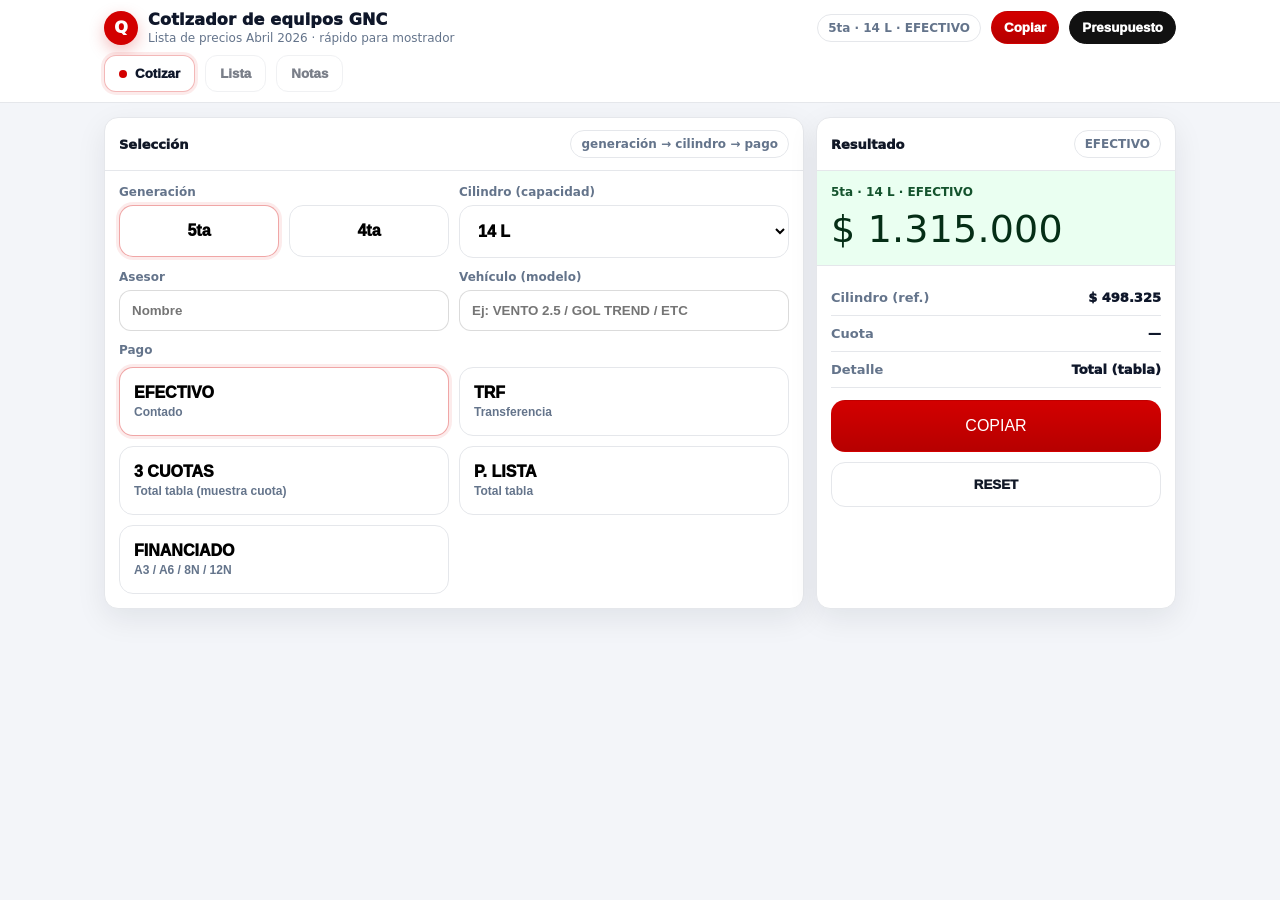
==== cotizador/index.html @ 9f62f707 "cotizador web aasd" ====
<!doctype html>
<html lang="es">
<head>
  <meta charset="utf-8" />
  <meta name="viewport" content="width=device-width,initial-scale=1" />
  <title>Cotizador GNC · Lista Abril 2026</title>
  <link rel="stylesheet" href="./styles.css" />
</head>
<body>

  <div id="fatal" style="display:none;max-width:1100px;margin:12px auto 0 auto;padding:10px 14px;border:1px solid #fecaca;background:#fff1f2;color:#7f1d1d;border-radius:12px;font-weight:900;"></div>

  <div class="topbar">
    <div class="topwrap">
      <div class="brand">
        <div class="logo">Q</div>
        <div>
          <h1>Cotizador de equipos GNC</h1>
          <div class="sub">Lista de precios Abril 2026 · rápido para mostrador</div>
        </div>
      </div>
      <div class="actionsTop">
        <div class="pill" id="status">—</div>
        <button class="btnTop" id="copyTop" type="button">Copiar</button>
        <button class="btnTop primary" id="openPresupuesto" type="button">Presupuesto</button>
      </div>
    </div>

    <div class="tabs">
      <button class="tab active" type="button"><span class="dot"></span>Cotizar</button>
      <button class="tab" type="button" disabled style="opacity:.55;cursor:not-allowed">Lista</button>
      <button class="tab" type="button" disabled style="opacity:.55;cursor:not-allowed">Notas</button>
    </div>
  </div>

  <div class="wrap">
    <div class="card">
      <div class="cardHead">
        <div class="t">Selección</div>
        <div class="pill">generación → cilindro → pago</div>
      </div>
      <div class="cardBody">
        <div class="grid2">
          <div>
            <label>Generación</label>
            <div class="seg">
              <button id="gen5" class="active" type="button">5ta</button>
              <button id="gen4" type="button">4ta</button>
            </div>
          </div>
          <div>
            <label>Cilindro (capacidad)</label>
            <select id="cilSelect"></select>
          </div>
        </div>

        <div class="grid2" style="margin-top:12px">
          <div>
            <label>Asesor</label>
            <input id="asesorInput" class="textInput" type="text" placeholder="Nombre" />
          </div>
          <div>
            <label>Vehículo (modelo)</label>
            <input id="modeloInput" class="textInput" type="text" placeholder="Ej: VENTO 2.5 / GOL TREND / ETC" />
          </div>
        </div>


        <div style="margin-top:12px">
          <label>Pago</label>
          <div class="payMain" id="payMain"></div>

          <div class="subPay" id="subPay">
            <label style="margin:0">Financiación</label>
            <div class="subGrid" id="paySub"></div>
          </div>
        </div>
      </div>
    </div>

    <div class="card resultCard">
      <div class="cardHead">
        <div class="t">Resultado</div>
        <div class="pill" id="payLabel">—</div>
      </div>

      <div class="resultTop">
        <div class="resultLine" id="line1">—</div>
        <div class="resultTotal" id="totalBig">—</div>
      </div>

      <div class="resultMeta">
        <div class="metaRow">
          <div class="k">Cilindro (ref.)</div>
          <div class="v" id="cilRef">—</div>
        </div>
        <div class="metaRow">
          <div class="k">Cuota</div>
          <div class="v" id="cuotaRef">—</div>
        </div>
        <div class="metaRow">
          <div class="k">Detalle</div>
          <div class="v" id="detail">—</div>
        </div>

        <button class="copyBtn" id="copyBtn" type="button">COPIAR</button>
        <button class="resetBtn" id="resetBtn" type="button">RESET</button>
      </div>
    </div>
  </div>

  <div class="toast" id="toast">Copiado</div>

  <script src="./data.js"></script>
  <script src="./app.js"></script>
</body>
</html>
---- cotizador/styles.css ----
:root{
  --bg:#f3f5f9;
  --card:#ffffff;
  --line:#e5e7eb;
  --text:#0f172a;
  --muted:#64748b;

  --red:#d30000;
  --red2:#b60000;

  --greenbg:#eafff1;

  --shadow:0 10px 30px rgba(15,23,42,.08);
  --radius:14px;
}
*{box-sizing:border-box}
body{
  margin:0;
  font-family:system-ui,-apple-system,Segoe UI,Roboto,Arial;
  background:var(--bg);
  color:var(--text);
}

/* TOP BAR */
.topbar{
  background:#fff;
  border-bottom:1px solid var(--line);
  position:sticky;
  top:0;
  z-index:10;
}
.topwrap{
  max-width:1100px;
  margin:0 auto;
  padding:10px 14px;
  display:flex;
  align-items:center;
  justify-content:space-between;
  gap:12px;
  flex-wrap:wrap;
}
.brand{
  display:flex;
  align-items:center;
  gap:10px;
  min-width:280px;
}
.logo{
  width:34px;height:34px;border-radius:999px;
  background:var(--red);
  display:grid;place-items:center;
  color:#fff;
  font-weight:1000;
  font-size:16px;
  box-shadow:0 6px 16px rgba(211,0,0,.25);
  flex:0 0 auto;
}
.brand h1{
  margin:0;
  font-size:16px;
  font-weight:950;
  letter-spacing:.2px;
}
.brand .sub{
  margin-top:2px;
  font-size:12px;
  color:var(--muted);
  line-height:1.2;
}
.actionsTop{
  display:flex;
  align-items:center;
  gap:10px;
  flex-wrap:wrap;
  justify-content:flex-end;
}
.pill{
  padding:6px 10px;
  border-radius:999px;
  border:1px solid var(--line);
  background:#fff;
  font-size:12px;
  color:var(--muted);
  font-weight:800;
  white-space:nowrap;
}
.btnTop{
  border:1px solid rgba(211,0,0,.25);
  background:linear-gradient(180deg, var(--red), var(--red2));
  color:#fff;
  padding:8px 12px;
  border-radius:999px;
  font-weight:950;
  cursor:pointer;
}

/* TAB BAR */
.tabs{
  max-width:1100px;
  margin:0 auto;
  padding:0 14px 10px 14px;
  display:flex;
  gap:10px;
  flex-wrap:wrap;
}
.tab{
  border:1px solid var(--line);
  background:#fff;
  color:var(--text);
  padding:10px 14px;
  border-radius:12px;
  font-weight:950;
  cursor:pointer;
  display:flex;
  align-items:center;
  gap:8px;
}
.tab.active{
  border-color:rgba(211,0,0,.28);
  box-shadow:0 0 0 3px rgba(211,0,0,.08);
}
.dot{
  width:8px;height:8px;border-radius:999px;background:var(--red);
}

/* CONTENT */
.wrap{
  max-width:1100px;
  margin:14px auto 24px auto;
  padding:0 14px;
  display:grid;
  grid-template-columns: 1fr 360px;
  gap:12px;
}
@media (max-width:980px){
  .wrap{grid-template-columns:1fr}
}

.card{
  background:var(--card);
  border:1px solid var(--line);
  border-radius:var(--radius);
  box-shadow:var(--shadow);
  overflow:hidden;
}
.cardHead{
  padding:12px 14px;
  border-bottom:1px solid var(--line);
  display:flex;
  align-items:center;
  justify-content:space-between;
  gap:10px;
  flex-wrap:wrap;
}
.cardHead .t{
  font-weight:1000;
  font-size:13px;
  color:#111827;
}
.cardBody{padding:14px}

/* BIG CONTROLS */
.grid2{
  display:grid;
  grid-template-columns: 1fr 1fr;
  gap:10px;
}
@media (max-width:720px){
  .grid2{grid-template-columns:1fr}
}

.seg{
  display:flex;
  gap:10px;
}
.seg button{
  flex:1;
  padding:16px 14px;
  border-radius:14px;
  border:1px solid var(--line);
  background:#fff;
  font-weight:1000;
  cursor:pointer;
  font-size:16px;
}
.seg button.active{
  border-color:rgba(211,0,0,.35);
  box-shadow:0 0 0 3px rgba(211,0,0,.08);
}

label{
  display:block;
  font-size:12px;
  color:var(--muted);
  font-weight:900;
  margin-bottom:6px;
}
select{
  width:100%;
  padding:16px 14px;
  border-radius:14px;
  border:1px solid var(--line);
  background:#fff;
  font-weight:1000;
  font-size:16px;
  outline:none;
}

/* PAYMENT */
.payMain{
  display:grid;
  grid-template-columns: repeat(2, minmax(0,1fr));
  gap:10px;
  margin-top:10px;
}
@media (max-width:720px){
  .payMain{grid-template-columns:1fr}
}
.payBtn{
  padding:16px 14px;
  border-radius:14px;
  border:1px solid var(--line);
  background:#fff;
  cursor:pointer;
  text-align:left;
}
.payBtn .t{font-weight:1000;font-size:16px}
.payBtn .d{margin-top:3px;font-size:12px;color:var(--muted);font-weight:800}
.payBtn.active{
  border-color:rgba(211,0,0,.35);
  box-shadow:0 0 0 3px rgba(211,0,0,.08);
}

.subPay{
  margin-top:10px;
  padding:12px;
  border-radius:14px;
  border:1px dashed rgba(211,0,0,.25);
  background:#fff;
  display:none;
}
.subPay.show{display:block}
.subGrid{
  display:grid;
  grid-template-columns: repeat(4, minmax(0,1fr));
  gap:10px;
  margin-top:8px;
}
@media (max-width:820px){
  .subGrid{grid-template-columns: repeat(2, minmax(0,1fr))}
}
.mini{
  padding:14px 12px;
  border-radius:14px;
  border:1px solid var(--line);
  background:#fff;
  cursor:pointer;
  text-align:center;
  font-weight:1000;
  font-size:15px;
}
.mini span{
  display:block;
  margin-top:4px;
  font-size:12px;
  color:var(--muted);
  font-weight:800;
}
.mini.active{
  border-color:rgba(211,0,0,.35);
  box-shadow:0 0 0 3px rgba(211,0,0,.08);
}

/* RESULT PANEL */
.resultCard .cardBody{padding:0}
.resultTop{
  padding:14px;
  border-bottom:1px solid var(--line);
  background:var(--greenbg);
}
.resultLine{
  font-size:12px;
  color:#14532d;
  font-weight:900;
}
.resultTotal{
  margin-top:8px;
  font-size:38px;
  font-weight:1100;
  letter-spacing:.2px;
  color:#052e16;
}
.resultMeta{
  padding:14px;
}
.metaRow{
  display:flex;
  justify-content:space-between;
  gap:10px;
  padding:10px 0;
  border-bottom:1px solid var(--line);
  font-size:13px;
}
.metaRow:last-child{border-bottom:none}
.metaRow .k{color:var(--muted);font-weight:900}
.metaRow .v{font-weight:1000}

.copyBtn{
  width:100%;
  padding:16px 14px;
  border-radius:14px;
  border:1px solid rgba(211,0,0,.25);
  background:linear-gradient(180deg, var(--red), var(--red2));
  color:#fff;
  font-weight:1100;
  font-size:16px;
  cursor:pointer;
  margin-top:12px;
}
.resetBtn{
  width:100%;
  padding:14px 14px;
  border-radius:14px;
  border:1px solid var(--line);
  background:#fff;
  color:#111827;
  font-weight:1000;
  cursor:pointer;
  margin-top:10px;
}

.toast{
  position:fixed;
  left:50%;
  bottom:18px;
  transform:translateX(-50%);
  background:#111827;
  color:#fff;
  padding:10px 14px;
  border-radius:999px;
  font-weight:950;
  font-size:13px;
  box-shadow:0 10px 30px rgba(0,0,0,.25);
  opacity:0;
  pointer-events:none;
  transition:opacity .18s ease, transform .18s ease;
}
.toast.show{
  opacity:1;
  transform:translateX(-50%) translateY(-4px);
}


.btnTop.primary{background:#111;border-color:#111;}
.btnTop.primary:hover{filter:brightness(1.08);}


/* Inputs extra para presupuesto */
.textInput{width:100%;padding:12px 12px;border:1px solid rgba(0,0,0,.14);border-radius:12px;background:#fff;font-weight:800;outline:none}
.textInput:focus{border-color:rgba(239,68,68,.55);box-shadow:0 0 0 4px rgba(239,68,68,.10)}


/* OVERRIDE PRECIO 12 CUOTAS NEGRO */
.financiacionPrecio{
color:#000 !important;
}

#financiacion12 .financiacionPrecio{
color:#000 !important;
}

.financiacionBox .financiacionPrecio{
color:#000 !important;
}
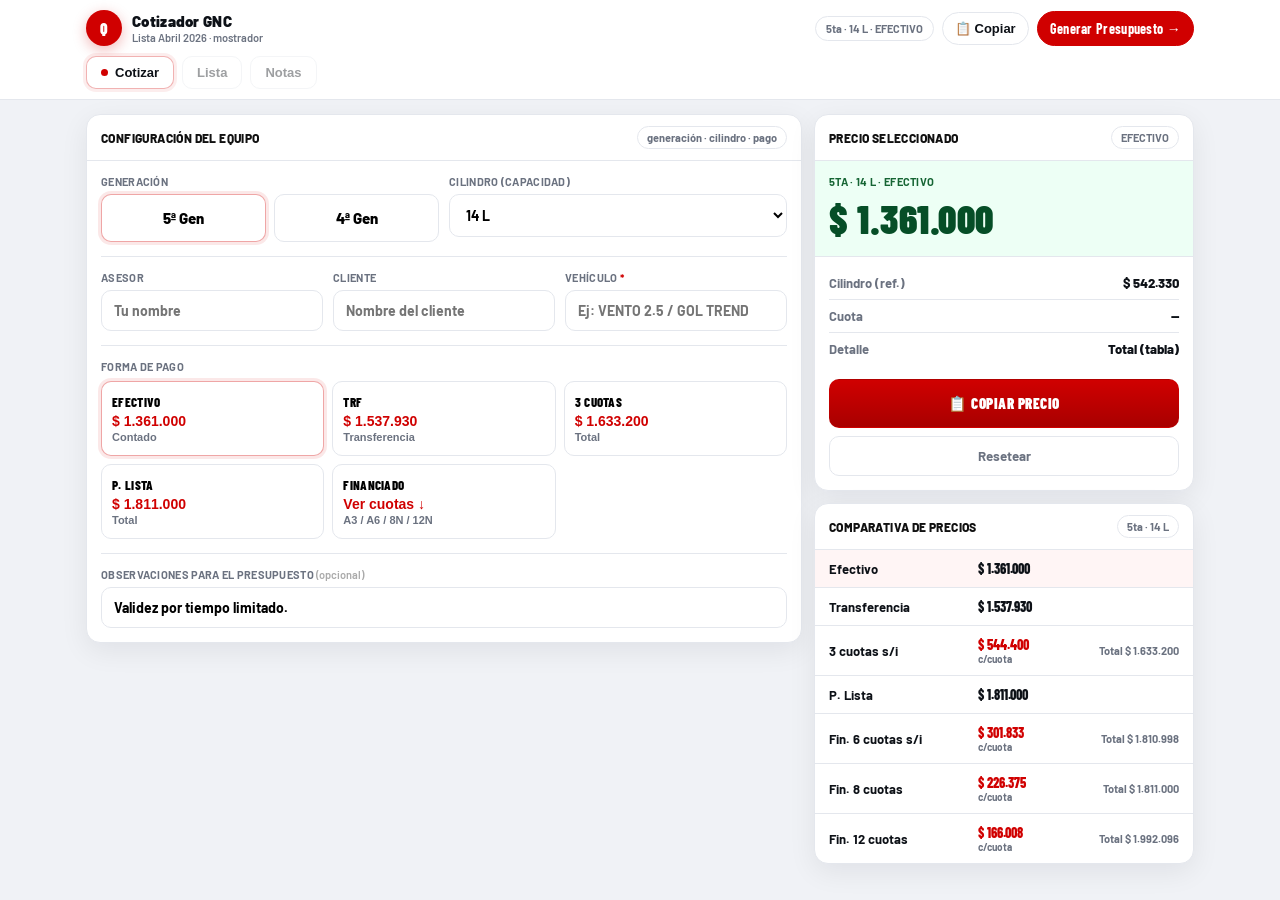
==== commit 4032b012: "probando probando" ====
--- a/cotizador/index.html
+++ b/cotizador/index.html
@@ -3,113 +3,131 @@
 <head>
   <meta charset="utf-8" />
   <meta name="viewport" content="width=device-width,initial-scale=1" />
-  <title>Cotizador GNC · Lista Abril 2026</title>
+  <title>Cotizador GNC · Quirgroup</title>
+  <link rel="preconnect" href="https://fonts.googleapis.com">
+  <link href="https://fonts.googleapis.com/css2?family=Barlow:wght@400;600;700;800;900&family=Barlow+Condensed:wght@700;800;900&display=swap" rel="stylesheet">
   <link rel="stylesheet" href="./styles.css" />
 </head>
 <body>
 
-  <div id="fatal" style="display:none;max-width:1100px;margin:12px auto 0 auto;padding:10px 14px;border:1px solid #fecaca;background:#fff1f2;color:#7f1d1d;border-radius:12px;font-weight:900;"></div>
+  <div id="fatal" style="display:none;max-width:1140px;margin:12px auto 0;padding:10px 14px;border:1px solid #fecaca;background:#fff1f2;color:#7f1d1d;border-radius:12px;font-weight:800;"></div>
 
   <div class="topbar">
     <div class="topwrap">
       <div class="brand">
         <div class="logo">Q</div>
         <div>
-          <h1>Cotizador de equipos GNC</h1>
-          <div class="sub">Lista de precios Abril 2026 · rápido para mostrador</div>
+          <h1>Cotizador GNC</h1>
+          <div class="sub">Lista Abril 2026 · mostrador</div>
         </div>
       </div>
       <div class="actionsTop">
         <div class="pill" id="status">—</div>
-        <button class="btnTop" id="copyTop" type="button">Copiar</button>
-        <button class="btnTop primary" id="openPresupuesto" type="button">Presupuesto</button>
+        <button class="btnTop" id="copyTop" type="button">📋 Copiar</button>
+        <button class="btnTop primary" id="openPresupuesto" type="button">Generar Presupuesto →</button>
       </div>
     </div>
-
     <div class="tabs">
       <button class="tab active" type="button"><span class="dot"></span>Cotizar</button>
-      <button class="tab" type="button" disabled style="opacity:.55;cursor:not-allowed">Lista</button>
-      <button class="tab" type="button" disabled style="opacity:.55;cursor:not-allowed">Notas</button>
+      <button class="tab" type="button" disabled style="opacity:.4;cursor:not-allowed">Lista</button>
+      <button class="tab" type="button" disabled style="opacity:.4;cursor:not-allowed">Notas</button>
     </div>
   </div>
 
   <div class="wrap">
-    <div class="card">
-      <div class="cardHead">
-        <div class="t">Selección</div>
-        <div class="pill">generación → cilindro → pago</div>
-      </div>
-      <div class="cardBody">
-        <div class="grid2">
-          <div>
-            <label>Generación</label>
-            <div class="seg">
-              <button id="gen5" class="active" type="button">5ta</button>
-              <button id="gen4" type="button">4ta</button>
+    <div class="leftCol">
+      <div class="card">
+        <div class="cardHead">
+          <div class="t">Configuración del equipo</div>
+          <div class="pill small">generación · cilindro · pago</div>
+        </div>
+        <div class="cardBody">
+          <div class="grid2">
+            <div>
+              <label>Generación</label>
+              <div class="seg">
+                <button id="gen5" class="active" type="button">5ª Gen</button>
+                <button id="gen4" type="button">4ª Gen</button>
+              </div>
+            </div>
+            <div>
+              <label>Cilindro (capacidad)</label>
+              <select id="cilSelect"></select>
             </div>
           </div>
+          <div class="divider"></div>
+          <div class="grid3">
+            <div>
+              <label>Asesor</label>
+              <input id="asesorInput" class="textInput" type="text" placeholder="Tu nombre" />
+            </div>
+            <div>
+              <label>Cliente</label>
+              <input id="clienteInput" class="textInput" type="text" placeholder="Nombre del cliente" />
+            </div>
+            <div>
+              <label>Vehículo <span class="req">*</span></label>
+              <input id="modeloInput" class="textInput" type="text" placeholder="Ej: VENTO 2.5 / GOL TREND" />
+            </div>
+          </div>
+          <div class="divider"></div>
           <div>
-            <label>Cilindro (capacidad)</label>
-            <select id="cilSelect"></select>
+            <label>Forma de pago</label>
+            <div class="payMain" id="payMain"></div>
+            <div class="subPay" id="subPay">
+              <label style="margin:0 0 8px">Cuotas financiadas</label>
+              <div class="subGrid" id="paySub"></div>
+            </div>
           </div>
-        </div>
-
-        <div class="grid2" style="margin-top:12px">
+          <div class="divider"></div>
           <div>
-            <label>Asesor</label>
-            <input id="asesorInput" class="textInput" type="text" placeholder="Nombre" />
-          </div>
-          <div>
-            <label>Vehículo (modelo)</label>
-            <input id="modeloInput" class="textInput" type="text" placeholder="Ej: VENTO 2.5 / GOL TREND / ETC" />
-          </div>
-        </div>
-
-
-        <div style="margin-top:12px">
-          <label>Pago</label>
-          <div class="payMain" id="payMain"></div>
-
-          <div class="subPay" id="subPay">
-            <label style="margin:0">Financiación</label>
-            <div class="subGrid" id="paySub"></div>
+            <label>Observaciones para el presupuesto <span class="opt">(opcional)</span></label>
+            <input id="obsInput" class="textInput" type="text" placeholder="Ej: Incluye patente / Precio especial acordado" value="Validez por tiempo limitado." />
           </div>
         </div>
       </div>
     </div>
 
-    <div class="card resultCard">
-      <div class="cardHead">
-        <div class="t">Resultado</div>
-        <div class="pill" id="payLabel">—</div>
+    <div class="rightCol">
+      <div class="card resultCard">
+        <div class="cardHead">
+          <div class="t">Precio seleccionado</div>
+          <div class="pill small" id="payLabel">—</div>
+        </div>
+        <div class="resultTop">
+          <div class="resultLine" id="line1">—</div>
+          <div class="resultTotal" id="totalBig">—</div>
+          <div class="resultSub" id="cuotaInfo"></div>
+        </div>
+        <div class="resultMeta">
+          <div class="metaRow"><div class="k">Cilindro (ref.)</div><div class="v" id="cilRef">—</div></div>
+          <div class="metaRow"><div class="k">Cuota</div><div class="v" id="cuotaRef">—</div></div>
+          <div class="metaRow"><div class="k">Detalle</div><div class="v" id="detail">—</div></div>
+        </div>
+        <div class="resultActions">
+          <button class="copyBtn" id="copyBtn" type="button">📋 COPIAR PRECIO</button>
+          <button class="resetBtn" id="resetBtn" type="button">Resetear</button>
+        </div>
       </div>
 
-      <div class="resultTop">
-        <div class="resultLine" id="line1">—</div>
-        <div class="resultTotal" id="totalBig">—</div>
-      </div>
-
-      <div class="resultMeta">
-        <div class="metaRow">
-          <div class="k">Cilindro (ref.)</div>
-          <div class="v" id="cilRef">—</div>
+      <div class="card tableCard">
+        <div class="cardHead">
+          <div class="t">Comparativa de precios</div>
+          <div class="pill small" id="tableLabel">—</div>
         </div>
-        <div class="metaRow">
-          <div class="k">Cuota</div>
-          <div class="v" id="cuotaRef">—</div>
-        </div>
-        <div class="metaRow">
-          <div class="k">Detalle</div>
-          <div class="v" id="detail">—</div>
-        </div>
-
-        <button class="copyBtn" id="copyBtn" type="button">COPIAR</button>
-        <button class="resetBtn" id="resetBtn" type="button">RESET</button>
+        <div class="priceTable" id="priceTable"></div>
       </div>
     </div>
   </div>
 
   <div class="toast" id="toast">Copiado</div>
+  <div class="modal" id="validationModal">
+    <div class="modalBox">
+      <div class="modalTitle">⚠ Completá el vehículo</div>
+      <div class="modalText">El campo <strong>Vehículo</strong> es necesario para generar el presupuesto.</div>
+      <button class="modalBtn" id="modalClose">Entendido</button>
+    </div>
+  </div>
 
   <script src="./data.js"></script>
   <script src="./app.js"></script>
--- a/cotizador/styles.css
+++ b/cotizador/styles.css
@@ -1,375 +1,234 @@
 :root{
-  --bg:#f3f5f9;
+  --bg:#f0f2f6;
   --card:#ffffff;
-  --line:#e5e7eb;
-  --text:#0f172a;
-  --muted:#64748b;
-
-  --red:#d30000;
-  --red2:#b60000;
-
-  --greenbg:#eafff1;
-
-  --shadow:0 10px 30px rgba(15,23,42,.08);
+  --line:#e4e7ed;
+  --text:#0d1117;
+  --muted:#6b7280;
+  --red:#d00000;
+  --red2:#a80000;
+  --green-bg:#edfff5;
+  --green-txt:#064e27;
+  --shadow:0 8px 28px rgba(13,17,23,.07);
   --radius:14px;
 }
+
 *{box-sizing:border-box}
 body{
   margin:0;
-  font-family:system-ui,-apple-system,Segoe UI,Roboto,Arial;
+  font-family:'Barlow',system-ui,Arial,sans-serif;
   background:var(--bg);
   color:var(--text);
-}
-
-/* TOP BAR */
+  font-size:14px;
+}
+
 .topbar{
   background:#fff;
   border-bottom:1px solid var(--line);
-  position:sticky;
-  top:0;
-  z-index:10;
+  position:sticky;top:0;z-index:10;
 }
 .topwrap{
-  max-width:1100px;
-  margin:0 auto;
-  padding:10px 14px;
-  display:flex;
-  align-items:center;
-  justify-content:space-between;
-  gap:12px;
-  flex-wrap:wrap;
-}
-.brand{
-  display:flex;
-  align-items:center;
-  gap:10px;
-  min-width:280px;
-}
+  max-width:1140px;margin:0 auto;
+  padding:10px 16px;
+  display:flex;align-items:center;justify-content:space-between;gap:12px;flex-wrap:wrap;
+}
+.brand{ display:flex;align-items:center;gap:10px; }
 .logo{
-  width:34px;height:34px;border-radius:999px;
+  width:36px;height:36px;border-radius:50%;
   background:var(--red);
   display:grid;place-items:center;
-  color:#fff;
-  font-weight:1000;
-  font-size:16px;
-  box-shadow:0 6px 16px rgba(211,0,0,.25);
+  color:#fff;font-weight:900;font-size:16px;
+  font-family:'Barlow Condensed',sans-serif;
+  box-shadow:0 4px 14px rgba(208,0,0,.28);
   flex:0 0 auto;
 }
-.brand h1{
-  margin:0;
-  font-size:16px;
-  font-weight:950;
-  letter-spacing:.2px;
-}
-.brand .sub{
-  margin-top:2px;
-  font-size:12px;
-  color:var(--muted);
-  line-height:1.2;
-}
-.actionsTop{
-  display:flex;
-  align-items:center;
-  gap:10px;
-  flex-wrap:wrap;
-  justify-content:flex-end;
-}
+.brand h1{ margin:0;font-size:15px;font-weight:900;letter-spacing:.3px; }
+.brand .sub{ margin-top:1px;font-size:11px;color:var(--muted);font-weight:600; }
+.actionsTop{ display:flex;align-items:center;gap:8px;flex-wrap:wrap;justify-content:flex-end; }
 .pill{
-  padding:6px 10px;
-  border-radius:999px;
-  border:1px solid var(--line);
-  background:#fff;
-  font-size:12px;
-  color:var(--muted);
-  font-weight:800;
-  white-space:nowrap;
-}
+  padding:5px 10px;border-radius:999px;border:1px solid var(--line);
+  background:#fff;font-size:11px;color:var(--muted);font-weight:700;white-space:nowrap;
+}
+.pill.small{ font-size:11px;padding:4px 9px; }
 .btnTop{
-  border:1px solid rgba(211,0,0,.25);
-  background:linear-gradient(180deg, var(--red), var(--red2));
-  color:#fff;
-  padding:8px 12px;
-  border-radius:999px;
-  font-weight:950;
-  cursor:pointer;
-}
-
-/* TAB BAR */
+  border:1px solid var(--line);background:#fff;color:var(--text);
+  padding:8px 12px;border-radius:999px;font-weight:700;cursor:pointer;font-size:13px;
+  transition:background .15s;
+}
+.btnTop:hover{ background:#f8f9fa; }
+.btnTop.primary{
+  background:var(--red);border-color:var(--red);color:#fff;
+  font-family:'Barlow Condensed',sans-serif;font-size:14px;letter-spacing:.3px;
+}
+.btnTop.primary:hover{ background:var(--red2);border-color:var(--red2); }
+
 .tabs{
-  max-width:1100px;
-  margin:0 auto;
-  padding:0 14px 10px 14px;
-  display:flex;
-  gap:10px;
-  flex-wrap:wrap;
+  max-width:1140px;margin:0 auto;
+  padding:0 16px 10px;display:flex;gap:8px;
 }
 .tab{
-  border:1px solid var(--line);
-  background:#fff;
-  color:var(--text);
-  padding:10px 14px;
-  border-radius:12px;
-  font-weight:950;
-  cursor:pointer;
-  display:flex;
-  align-items:center;
-  gap:8px;
-}
-.tab.active{
-  border-color:rgba(211,0,0,.28);
-  box-shadow:0 0 0 3px rgba(211,0,0,.08);
-}
-.dot{
-  width:8px;height:8px;border-radius:999px;background:var(--red);
-}
-
-/* CONTENT */
+  border:1px solid var(--line);background:#fff;color:var(--text);
+  padding:8px 14px;border-radius:10px;font-weight:700;cursor:pointer;
+  display:flex;align-items:center;gap:7px;font-size:13px;
+}
+.tab.active{ border-color:rgba(208,0,0,.3);box-shadow:0 0 0 3px rgba(208,0,0,.07); }
+.dot{ width:7px;height:7px;border-radius:50%;background:var(--red); }
+
 .wrap{
-  max-width:1100px;
-  margin:14px auto 24px auto;
-  padding:0 14px;
-  display:grid;
-  grid-template-columns: 1fr 360px;
-  gap:12px;
-}
-@media (max-width:980px){
-  .wrap{grid-template-columns:1fr}
-}
+  max-width:1140px;margin:14px auto 28px;padding:0 16px;
+  display:grid;grid-template-columns:1fr 380px;gap:12px;align-items:start;
+}
+@media(max-width:980px){ .wrap{grid-template-columns:1fr} }
+
+.leftCol,.rightCol{ display:flex;flex-direction:column;gap:12px; }
 
 .card{
-  background:var(--card);
-  border:1px solid var(--line);
-  border-radius:var(--radius);
-  box-shadow:var(--shadow);
-  overflow:hidden;
+  background:var(--card);border:1px solid var(--line);
+  border-radius:var(--radius);box-shadow:var(--shadow);overflow:hidden;
 }
 .cardHead{
-  padding:12px 14px;
-  border-bottom:1px solid var(--line);
-  display:flex;
-  align-items:center;
-  justify-content:space-between;
-  gap:10px;
-  flex-wrap:wrap;
-}
-.cardHead .t{
-  font-weight:1000;
-  font-size:13px;
-  color:#111827;
-}
-.cardBody{padding:14px}
-
-/* BIG CONTROLS */
-.grid2{
-  display:grid;
-  grid-template-columns: 1fr 1fr;
-  gap:10px;
-}
-@media (max-width:720px){
-  .grid2{grid-template-columns:1fr}
-}
-
-.seg{
-  display:flex;
-  gap:10px;
-}
+  padding:11px 14px;border-bottom:1px solid var(--line);
+  display:flex;align-items:center;justify-content:space-between;gap:10px;flex-wrap:wrap;
+}
+.cardHead .t{ font-weight:800;font-size:12px;color:#111;text-transform:uppercase;letter-spacing:.4px; }
+.cardBody{ padding:14px; }
+.divider{ height:1px;background:var(--line);margin:14px 0; }
+
+.grid2{ display:grid;grid-template-columns:1fr 1fr;gap:10px; }
+.grid3{ display:grid;grid-template-columns:1fr 1fr 1fr;gap:10px; }
+@media(max-width:720px){ .grid2,.grid3{grid-template-columns:1fr} }
+
+label{
+  display:block;font-size:11px;color:var(--muted);
+  font-weight:700;margin-bottom:6px;text-transform:uppercase;letter-spacing:.3px;
+}
+.req{ color:var(--red); }
+.opt{ color:#aaa;font-weight:600;text-transform:none;letter-spacing:0; }
+
+.textInput{
+  width:100%;padding:11px 12px;
+  border:1px solid var(--line);border-radius:10px;
+  background:#fff;font-family:'Barlow',sans-serif;
+  font-weight:700;font-size:14px;outline:none;transition:border-color .15s,box-shadow .15s;
+}
+.textInput:focus{ border-color:rgba(208,0,0,.4);box-shadow:0 0 0 3px rgba(208,0,0,.08); }
+.textInput.error{ border-color:var(--red);box-shadow:0 0 0 3px rgba(208,0,0,.12); }
+
+select{
+  width:100%;padding:11px 12px;
+  border:1px solid var(--line);border-radius:10px;
+  background:#fff;font-family:'Barlow',sans-serif;
+  font-weight:700;font-size:14px;outline:none;
+}
+
+.seg{ display:flex;gap:8px; }
 .seg button{
-  flex:1;
-  padding:16px 14px;
-  border-radius:14px;
-  border:1px solid var(--line);
-  background:#fff;
-  font-weight:1000;
-  cursor:pointer;
-  font-size:16px;
+  flex:1;padding:14px 10px;border-radius:10px;
+  border:1px solid var(--line);background:#fff;
+  font-family:'Barlow',sans-serif;font-weight:800;cursor:pointer;font-size:15px;
+  transition:border-color .15s,box-shadow .15s;
 }
 .seg button.active{
-  border-color:rgba(211,0,0,.35);
-  box-shadow:0 0 0 3px rgba(211,0,0,.08);
-}
-
-label{
-  display:block;
-  font-size:12px;
-  color:var(--muted);
-  font-weight:900;
-  margin-bottom:6px;
-}
-select{
-  width:100%;
-  padding:16px 14px;
-  border-radius:14px;
-  border:1px solid var(--line);
-  background:#fff;
-  font-weight:1000;
-  font-size:16px;
-  outline:none;
-}
-
-/* PAYMENT */
+  border-color:rgba(208,0,0,.35);box-shadow:0 0 0 3px rgba(208,0,0,.09);
+}
+
 .payMain{
-  display:grid;
-  grid-template-columns: repeat(2, minmax(0,1fr));
-  gap:10px;
-  margin-top:10px;
-}
-@media (max-width:720px){
-  .payMain{grid-template-columns:1fr}
-}
+  display:grid;grid-template-columns:repeat(3,minmax(0,1fr));gap:8px;margin-top:8px;
+}
+@media(max-width:720px){ .payMain{grid-template-columns:repeat(2,1fr)} }
 .payBtn{
-  padding:16px 14px;
-  border-radius:14px;
-  border:1px solid var(--line);
-  background:#fff;
-  cursor:pointer;
-  text-align:left;
-}
-.payBtn .t{font-weight:1000;font-size:16px}
-.payBtn .d{margin-top:3px;font-size:12px;color:var(--muted);font-weight:800}
-.payBtn.active{
-  border-color:rgba(211,0,0,.35);
-  box-shadow:0 0 0 3px rgba(211,0,0,.08);
-}
+  padding:12px 10px;border-radius:10px;border:1px solid var(--line);background:#fff;cursor:pointer;text-align:left;transition:border-color .15s,box-shadow .15s;
+}
+.payBtn .t{ font-weight:800;font-size:13px;font-family:'Barlow Condensed',sans-serif;letter-spacing:.3px; }
+.payBtn .ph{ margin-top:3px;font-weight:800;font-size:14px;color:var(--red); }
+.payBtn .d{ margin-top:2px;font-size:11px;color:var(--muted);font-weight:600; }
+.payBtn.active{ border-color:rgba(208,0,0,.35);box-shadow:0 0 0 3px rgba(208,0,0,.09); }
 
 .subPay{
-  margin-top:10px;
-  padding:12px;
-  border-radius:14px;
-  border:1px dashed rgba(211,0,0,.25);
-  background:#fff;
-  display:none;
-}
-.subPay.show{display:block}
-.subGrid{
-  display:grid;
-  grid-template-columns: repeat(4, minmax(0,1fr));
-  gap:10px;
-  margin-top:8px;
-}
-@media (max-width:820px){
-  .subGrid{grid-template-columns: repeat(2, minmax(0,1fr))}
-}
+  margin-top:8px;padding:12px;border-radius:10px;
+  border:1px dashed rgba(208,0,0,.22);background:#fff9f9;display:none;
+}
+.subPay.show{ display:block; }
+.subGrid{ display:grid;grid-template-columns:repeat(4,minmax(0,1fr));gap:8px;margin-top:8px; }
+@media(max-width:820px){ .subGrid{grid-template-columns:repeat(2,1fr)} }
 .mini{
-  padding:14px 12px;
-  border-radius:14px;
-  border:1px solid var(--line);
-  background:#fff;
-  cursor:pointer;
-  text-align:center;
-  font-weight:1000;
-  font-size:15px;
-}
-.mini span{
-  display:block;
-  margin-top:4px;
-  font-size:12px;
-  color:var(--muted);
-  font-weight:800;
-}
-.mini.active{
-  border-color:rgba(211,0,0,.35);
-  box-shadow:0 0 0 3px rgba(211,0,0,.08);
-}
-
-/* RESULT PANEL */
-.resultCard .cardBody{padding:0}
+  padding:11px 8px;border-radius:10px;border:1px solid var(--line);
+  background:#fff;cursor:pointer;text-align:center;transition:border-color .15s,box-shadow .15s;
+}
+.mini .mt{ font-weight:800;font-size:14px;font-family:'Barlow Condensed',sans-serif; }
+.mini .mc{ font-weight:800;font-size:13px;color:var(--red);margin-top:2px; }
+.mini .ms{ font-size:11px;color:var(--muted);font-weight:600;margin-top:2px; }
+.mini.active{ border-color:rgba(208,0,0,.35);box-shadow:0 0 0 3px rgba(208,0,0,.09); }
+
+.resultCard .cardBody{ padding:0; }
 .resultTop{
-  padding:14px;
-  border-bottom:1px solid var(--line);
-  background:var(--greenbg);
-}
-.resultLine{
-  font-size:12px;
-  color:#14532d;
-  font-weight:900;
-}
+  padding:14px;border-bottom:1px solid var(--line);background:var(--green-bg);
+}
+.resultLine{ font-size:11px;color:#166534;font-weight:700;text-transform:uppercase;letter-spacing:.3px; }
 .resultTotal{
-  margin-top:8px;
-  font-size:38px;
-  font-weight:1100;
-  letter-spacing:.2px;
-  color:#052e16;
-}
-.resultMeta{
-  padding:14px;
-}
+  margin-top:6px;font-size:40px;font-weight:900;
+  font-family:'Barlow Condensed',sans-serif;letter-spacing:.5px;color:var(--green-txt);
+}
+.resultSub{ font-size:12px;color:#166534;font-weight:700;margin-top:4px; }
+.resultMeta{ padding:10px 14px; }
 .metaRow{
-  display:flex;
-  justify-content:space-between;
-  gap:10px;
-  padding:10px 0;
-  border-bottom:1px solid var(--line);
-  font-size:13px;
-}
-.metaRow:last-child{border-bottom:none}
-.metaRow .k{color:var(--muted);font-weight:900}
-.metaRow .v{font-weight:1000}
-
+  display:flex;justify-content:space-between;gap:10px;
+  padding:8px 0;border-bottom:1px solid var(--line);font-size:13px;
+}
+.metaRow:last-child{ border-bottom:none; }
+.metaRow .k{ color:var(--muted);font-weight:700; }
+.metaRow .v{ font-weight:800; }
+.resultActions{ padding:0 14px 14px; }
 .copyBtn{
-  width:100%;
-  padding:16px 14px;
-  border-radius:14px;
-  border:1px solid rgba(211,0,0,.25);
-  background:linear-gradient(180deg, var(--red), var(--red2));
-  color:#fff;
-  font-weight:1100;
-  font-size:16px;
-  cursor:pointer;
-  margin-top:12px;
-}
+  width:100%;padding:14px;border-radius:10px;
+  border:1px solid rgba(208,0,0,.2);
+  background:linear-gradient(180deg,var(--red),var(--red2));
+  color:#fff;font-family:'Barlow Condensed',sans-serif;
+  font-weight:900;font-size:15px;letter-spacing:.5px;cursor:pointer;margin-top:4px;
+  transition:filter .15s;
+}
+.copyBtn:hover{ filter:brightness(1.08); }
 .resetBtn{
-  width:100%;
-  padding:14px 14px;
-  border-radius:14px;
-  border:1px solid var(--line);
-  background:#fff;
-  color:#111827;
-  font-weight:1000;
-  cursor:pointer;
-  margin-top:10px;
-}
+  width:100%;padding:11px;border-radius:10px;
+  border:1px solid var(--line);background:#fff;
+  color:var(--muted);font-weight:700;cursor:pointer;margin-top:8px;
+  font-family:'Barlow',sans-serif;
+}
+
+.tableCard .cardBody{ padding:0; }
+.priceTable{ padding:0; }
+.tRow{
+  display:grid;grid-template-columns:1.4fr 1fr .9fr;
+  gap:6px;padding:10px 14px;border-bottom:1px solid var(--line);align-items:center;
+}
+.tRow:last-child{ border-bottom:none; }
+.tRow.active{ background:#fff5f5; }
+.tLabel{ font-weight:700;font-size:13px;color:var(--text); }
+.tCuota{ font-weight:800;font-size:14px;color:var(--red);font-family:'Barlow Condensed',sans-serif; }
+.tCuota.big{ color:var(--text); }
+.tCuota span{ font-size:10px;font-weight:700;color:var(--muted);display:block;font-family:'Barlow',sans-serif; }
+.tTotal{ font-size:11px;color:var(--muted);font-weight:700;text-align:right; }
 
 .toast{
-  position:fixed;
-  left:50%;
-  bottom:18px;
-  transform:translateX(-50%);
-  background:#111827;
-  color:#fff;
-  padding:10px 14px;
-  border-radius:999px;
-  font-weight:950;
-  font-size:13px;
-  box-shadow:0 10px 30px rgba(0,0,0,.25);
-  opacity:0;
-  pointer-events:none;
-  transition:opacity .18s ease, transform .18s ease;
-}
-.toast.show{
-  opacity:1;
-  transform:translateX(-50%) translateY(-4px);
-}
-
-
-.btnTop.primary{background:#111;border-color:#111;}
-.btnTop.primary:hover{filter:brightness(1.08);}
-
-
-/* Inputs extra para presupuesto */
-.textInput{width:100%;padding:12px 12px;border:1px solid rgba(0,0,0,.14);border-radius:12px;background:#fff;font-weight:800;outline:none}
-.textInput:focus{border-color:rgba(239,68,68,.55);box-shadow:0 0 0 4px rgba(239,68,68,.10)}
-
-
-/* OVERRIDE PRECIO 12 CUOTAS NEGRO */
-.financiacionPrecio{
-color:#000 !important;
-}
-
-#financiacion12 .financiacionPrecio{
-color:#000 !important;
-}
-
-.financiacionBox .financiacionPrecio{
-color:#000 !important;
-}
-
+  position:fixed;left:50%;bottom:20px;transform:translateX(-50%);
+  background:#111;color:#fff;padding:9px 16px;border-radius:999px;
+  font-weight:700;font-size:13px;box-shadow:0 8px 24px rgba(0,0,0,.22);
+  opacity:0;pointer-events:none;transition:opacity .18s,transform .18s;
+}
+.toast.show{ opacity:1;transform:translateX(-50%) translateY(-4px); }
+
+.modal{
+  position:fixed;inset:0;background:rgba(0,0,0,.4);
+  display:none;place-items:center;z-index:100;
+}
+.modal.show{ display:grid; }
+.modalBox{
+  background:#fff;border-radius:16px;padding:24px;
+  max-width:340px;width:calc(100% - 32px);box-shadow:0 20px 60px rgba(0,0,0,.2);
+}
+.modalTitle{ font-size:16px;font-weight:900;margin-bottom:10px; }
+.modalText{ font-size:14px;color:var(--muted);font-weight:600;line-height:1.5; }
+.modalBtn{
+  margin-top:16px;width:100%;padding:12px;
+  background:var(--red);border:none;border-radius:10px;
+  color:#fff;font-weight:800;font-size:14px;cursor:pointer;
+}
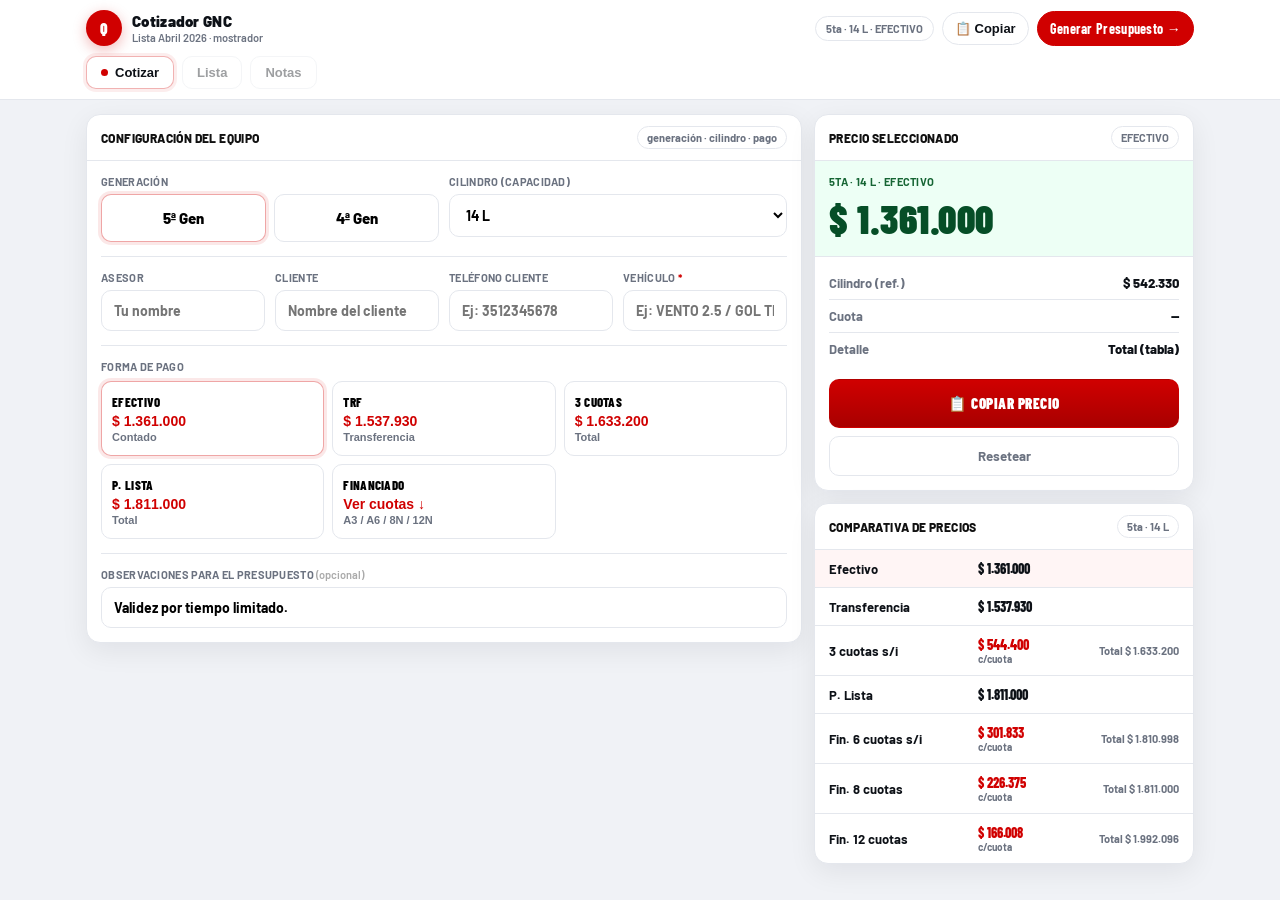
==== commit b36f3c12: "eso tulin" ====
--- a/cotizador/index.html
+++ b/cotizador/index.html
@@ -56,7 +56,7 @@
             </div>
           </div>
           <div class="divider"></div>
-          <div class="grid3">
+          <div class="grid4">
             <div>
               <label>Asesor</label>
               <input id="asesorInput" class="textInput" type="text" placeholder="Tu nombre" />
@@ -64,6 +64,10 @@
             <div>
               <label>Cliente</label>
               <input id="clienteInput" class="textInput" type="text" placeholder="Nombre del cliente" />
+            </div>
+            <div>
+              <label>Teléfono cliente</label>
+              <input id="telefonoInput" class="textInput" type="text" placeholder="Ej: 3512345678" />
             </div>
             <div>
               <label>Vehículo <span class="req">*</span></label>
--- a/cotizador/styles.css
+++ b/cotizador/styles.css
@@ -95,7 +95,8 @@
 
 .grid2{ display:grid;grid-template-columns:1fr 1fr;gap:10px; }
 .grid3{ display:grid;grid-template-columns:1fr 1fr 1fr;gap:10px; }
-@media(max-width:720px){ .grid2,.grid3{grid-template-columns:1fr} }
+.grid4{ display:grid;grid-template-columns:1fr 1fr 1fr 1fr;gap:10px; }
+@media(max-width:720px){ .grid2,.grid3,.grid4{grid-template-columns:1fr} }
 
 label{
   display:block;font-size:11px;color:var(--muted);
